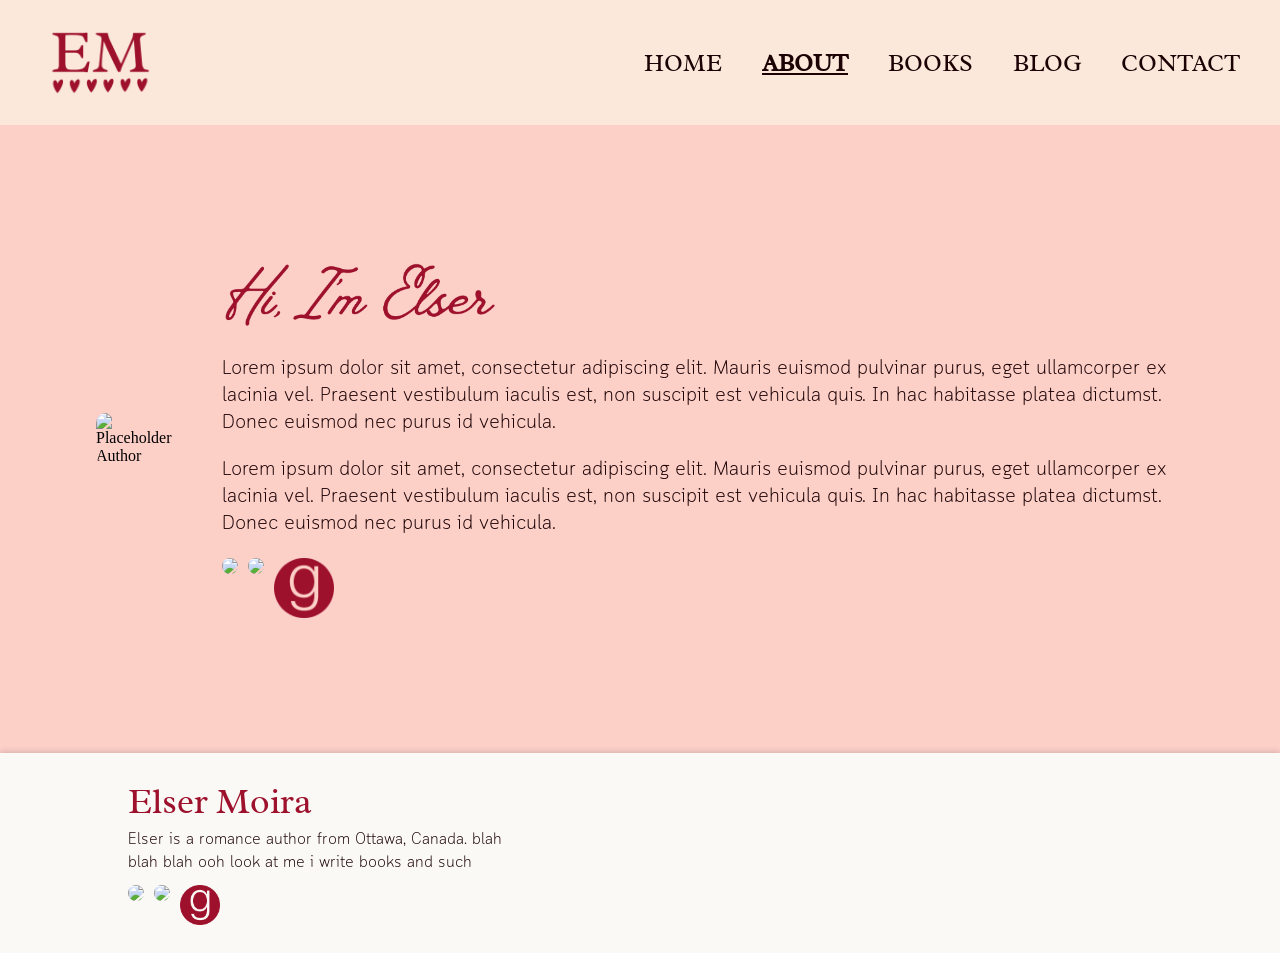
==== about.html @ 9b79c3c0 "add in content" ====
<!doctype html>
<html lang="en">
    <head>
        <meta charset="UTF-8" />
        <meta name="viewport" content="width=device-width, initial-scale=1.0" />
        <link rel="icon" type="image/x-icon" href="images/favicon.ico" />

        <link rel="stylesheet" href="styles/global.css" />
        <link rel="stylesheet" href="styles/about.css" />

        <script src="https://cdn.jsdelivr.net/npm/jquery@3.6.3/dist/jquery.min.js"></script>

        <title>Elser Moira</title>
    </head>

    <body>
        <nav class="shadow">
            <img class="logo" src="images/icon.png" alt="E.M Icon">
            <div class="links">
                <a href="index.html">HOME</a>
                <a href="about.html" class="active">ABOUT</a>
                <a href="books.html">BOOKS</a>
                <a href="blog.html">BLOG</a>
                <a href="contact.html">CONTACT</a>
            </div>
            <img class="menu_btn" src="images/menu.png" />
        </nav>
        <div class="mobile_nav">
            <a href="index.html">HOME</a>
            <a href="about.html" class="active">ABOUT</a>
            <a href="books.html">BOOKS</a>
            <a href="blog.html">BLOG</a>
            <a href="contact.html">CONTACT</a>
        </div>

        <section class="about_section">
            <img src="https://placehold.co/500x600" alt="Placeholder Author">
            <div class="content">
                <img src="images/greeting.png" class="greeting_img" />
                <p>Lorem ipsum dolor sit amet, consectetur adipiscing elit. Mauris euismod pulvinar purus, eget ullamcorper ex lacinia vel. Praesent vestibulum iaculis est, non suscipit est vehicula quis. In hac habitasse platea dictumst. Donec euismod nec purus id vehicula.</p>
                <p>Lorem ipsum dolor sit amet, consectetur adipiscing elit. Mauris euismod pulvinar purus, eget ullamcorper ex lacinia vel. Praesent vestibulum iaculis est, non suscipit est vehicula quis. In hac habitasse platea dictumst. Donec euismod nec purus id vehicula.</p>
                <div class="socials">
                    <a
                        href="https://www.instagram.com/authorelsermoira/"
                        target="_blank"
                    >
                        <img src="images/icons/instagram.png" />
                    </a>
                    <a
                        href="https://www.tiktok.com/@authorelsermoira"
                        target="_blank"
                    >
                        <img src="images/icons/tiktok.png" />
                    </a>
                    <a
                        href="https://www.goodreads.com/user/show/121291074-elser-moira"
                        target="_blank"
                    >
                        <img src="images/icons/goodreads.png" />
                    </a>
                </div>
            </div>
        </section>

        <footer class="shadow">
            <div class="about">
                <h4>Elser Moira</h4>
                <p>
                    Elser is a romance author from Ottawa, Canada. blah blah blah ooh look at me i write books and such
                </p>
                <div class="socials">
                    <a
                        href="https://www.instagram.com/authorelsermoira/"
                        target="_blank"
                    >
                        <img src="images/icons/instagram.png" />
                    </a>
                    <a
                        href="https://www.tiktok.com/@authorelsermoira"
                        target="_blank"
                    >
                        <img src="images/icons/tiktok.png" />
                    </a>
                    <a
                        href="https://www.goodreads.com/user/show/121291074-elser-moira"
                        target="_blank"
                    >
                        <img src="images/icons/goodreads.png" />
                    </a>
                </div>
            </div>

            <div class="right">
                <!--
                <div class="newsletter">
                    <h5>Join My Newsletter!</h5>
                    <a href="https://lauflynn.substack.com/" target="_blank">
                        <button id="substack_btn">
                            <img src="images/substack_logo.png" />
                        </button>
                    </a>
                </div>
                <div class="divider"></div>
                <div class="wholesale">
                    <h5>Looking to buy wholesale?</h5>
                    <a href="wholesale.html">
                        <button>CONTACT ME</button>
                    </a>
                </div>
                -->
            </div>
        </footer>

        <script src="scripts/nav.js"></script>
    </body>
</html>
---- styles/global.css ----
@import url("https://fonts.googleapis.com/css2?family=Radley:ital@0;1&display=swap");

@font-face {
    font-family: "Vintage Goods";
    src: url("../fonts/VintageGoods.ttf") format("truetype");
    font-weight: 400;
    font-style: normal;
}

@font-face {
    font-family: "Cloud Soft";
    src: url("../fonts/CloudSoft.otf") format("opentype");
    font-weight: 400;
    font-style: normal;
}

/* Global Styles */
:root {
    --bg_colour: #fbe8da;
    --primary_colour: #fccfc7;
    --secondary_colour: #ef7a56;
    --accent_colour: #9e112c;
    --text_colour: #1c0205;
    --off_white: #faf9f6;
}

h1 {
    font-family: "Vintage Goods", cursive;
    font-size: 64px;
    font-weight: 400;
    color: var(--accent_colour);
    margin: 0;
}

h2 {
    font-family: "Radley", serif;
    font-size: 32px;
    font-weight: 800;
    margin: 0;
}

h3 {
    font-family: "Radley", sans-serif;
    font-size: 24px;
    font-weight: 500;
    color: var(--accent_colour);
    margin: 0;
}

h4 {
    font-family: "Radley", cursive;
    font-size: 36px;
    font-weight: 400;
    color: var(--accent_colour);
    margin: 0;
}

h5 {
    font-family: "Radley", serif;
    font-size: 20px;
    font-weight: 700;
    margin: 0;
}

p {
    font-family: "Cloud Soft", sans-serif;
    font-size: 20px;
    color: var(--text_colour);
    margin: 0;
}

a {
    text-decoration: none;
}

html,
body {
    margin: 0;
}

body {
    background-color: var(--bg_colour);
}

section {
    display: flex;
    align-items: center;
    justify-content: center;
    min-height: 500px;
    padding: 4rem 6rem;
    gap: 50px;
}

section .content {
    display: flex;
    flex-direction: column;
    gap: 20px;
}

footer {
    display: flex;
    justify-content: space-between;
    align-items: center;
    min-height: 200px;
    padding: 0 10%;
    background-color: var(--off_white);
}

footer p {
    font-size: 16px;
}

footer .about {
    display: flex;
    flex-direction: column;
    gap: 5px;
    width: 400px;
}

footer .socials {
    display: flex;
    gap: 10px;
    margin-top: 5px;
}

footer .socials img {
    height: 40px;
}

footer .socials img:hover {
    transform: scale(1.2);
    transition: all 0.2s ease-in-out;
}

footer .right {
    display: flex;
    align-items: center;
}

footer .newsletter {
    display: flex;
    flex-direction: column;
    align-items: center;
    gap: 10px;
}

footer #substack_btn {
    background-color: #ed7035;
}

footer .wholesale {
    display: flex;
    flex-direction: column;
    align-items: center;
    gap: 10px;
}

footer .divider {
    border-left: 1px solid var(--text_colour);
    border-right: 1px solid var(--text_colour);
    height: 120px;
    opacity: 0.1;
    margin: 0 20px;
}

@media only screen and (max-width: 865px) {
    h1 {
        font-size: 48px;
    }

    section {
        flex-direction: column;
        gap: 20px;
        text-align: center;
        align-items: center;
        padding: 30px;
        min-height: 250px;
    }

    section a {
        align-self: center;
    }

    section img {
        width: 100%;
    }

    footer {
        flex-direction: column;
        padding: 30px;
        justify-content: center;
        text-align: center;
        gap: 30px;
    }

    footer h5 {
        font-size: 16px;
    }

    footer button {
        width: 120px;
        font-size: 14px;
    }

    footer .right {
        flex-direction: row-reverse;
        gap: 40px;
    }

    footer .divider {
        display: none;
    }

    footer .about {
        width: 100%;
    }

    footer .socials {
        justify-content: center;
    }
}

/* Components */

button {
    height: 45px;
    width: 175px;
    display: flex;
    align-items: center;
    justify-content: center;
    background-color: var(--accent_colour);
    border: none;
    border-radius: 5px;
    color: white;
    font-family: "Radley", serif;
    font-size: 20px;
    font-weight: 500;
    text-decoration: none;
}

button:hover {
    cursor: pointer;
}

button img {
    width: 80%;
    border-radius: 0;
}

.shadow {
    box-shadow: 0 0 7px 0 rgba(0, 0, 0, 0.2);
}

img {
    object-fit: cover;
    border-radius: 10px;
}

.greeting_img {
    height: 80px;
    align-self: flex-start;
}

.banner {
    display: flex;
    align-items: center;
    justify-content: center;
    background-color: var(--secondary_colour);
    color: white;
    padding: 20px;
    text-align: center;
    gap: 50px;
}

.banner img {
    height: 50px;
    transform: scale(3);
    animation-duration: 2.5s;
    animation-iteration-count: infinite;
    animation-timing-function: ease-in-out;
    animation-direction: alternate;
}

.banner img:first-of-type {
    animation-name: banner-wobble-left;
}

.banner img:last-of-type {
    animation-name: banner-wobble-right;
    animation-duration: 2s;
    animation-delay: -1s;
}

@keyframes banner-wobble-left {
    0%,
    100% {
        transform: scale(3) rotate(0deg);
    }
    50% {
        transform: scale(3) rotate(-10deg);
    }
}

@keyframes banner-wobble-right {
    0%,
    100% {
        transform: scale(3) rotate(0deg);
    }
    50% {
        transform: scale(3) rotate(10deg);
    }
}

@media only screen and (max-width: 865px) {
    .banner h2 {
        font-size: 18px;
    }
}

/* Navigation */

nav {
    display: flex;
    justify-content: space-between;
    align-items: center;
    height: 125px;
    padding: 0 40px;
}

nav .logo {
    height: 120px;
}

nav .menu_btn {
    display: none;
    cursor: pointer;
}

nav .links {
    display: flex;
    align-items: center;
    gap: 40px;
}

nav .links a {
    font-family: "Radley", serif;
    font-weight: 500;
    font-size: 24px;
    color: var(--text_colour);
}

nav .links a.active {
    font-weight: 900;
    text-decoration: underline;
}

nav .links a:hover {
    color: var(--secondary_colour);
    transition: all 0.1s ease-in-out;
    transform: scale(1.1);
}

.mobile_nav {
    display: flex;
    flex-direction: column;
    align-items: center;
    padding: 20px;
    gap: 10px;
}

.mobile_nav a {
    font-family: "Radley", serif;
    font-weight: 500;
    font-size: 20px;
    color: var(--text_colour);
}

.mobile_nav a.active {
    font-weight: 900;
}

@media only screen and (max-width: 865px) {
    nav {
        height: 75px;
        padding: 0 10px;
    }

    nav .links {
        display: none;
    }

    nav .menu_btn {
        display: block;
    }

    nav .logo {
        height: 75px;
    }
}
---- styles/about.css ----
.about_section {
    background-color: var(--primary_colour);
}

.about_section h1 {
    font-size: 72px;
}

.about_section .socials {
    display: flex;
    gap: 10px;
}

.about_section .socials img {
    height: 60px;
}

.about_section .socials img:hover {
    transform: scale(1.2);
    transition: all 0.2s ease-in-out;
}

@media only screen and (max-width: 865px) {
    .about_section {
        gap: 3rem;
    }
}
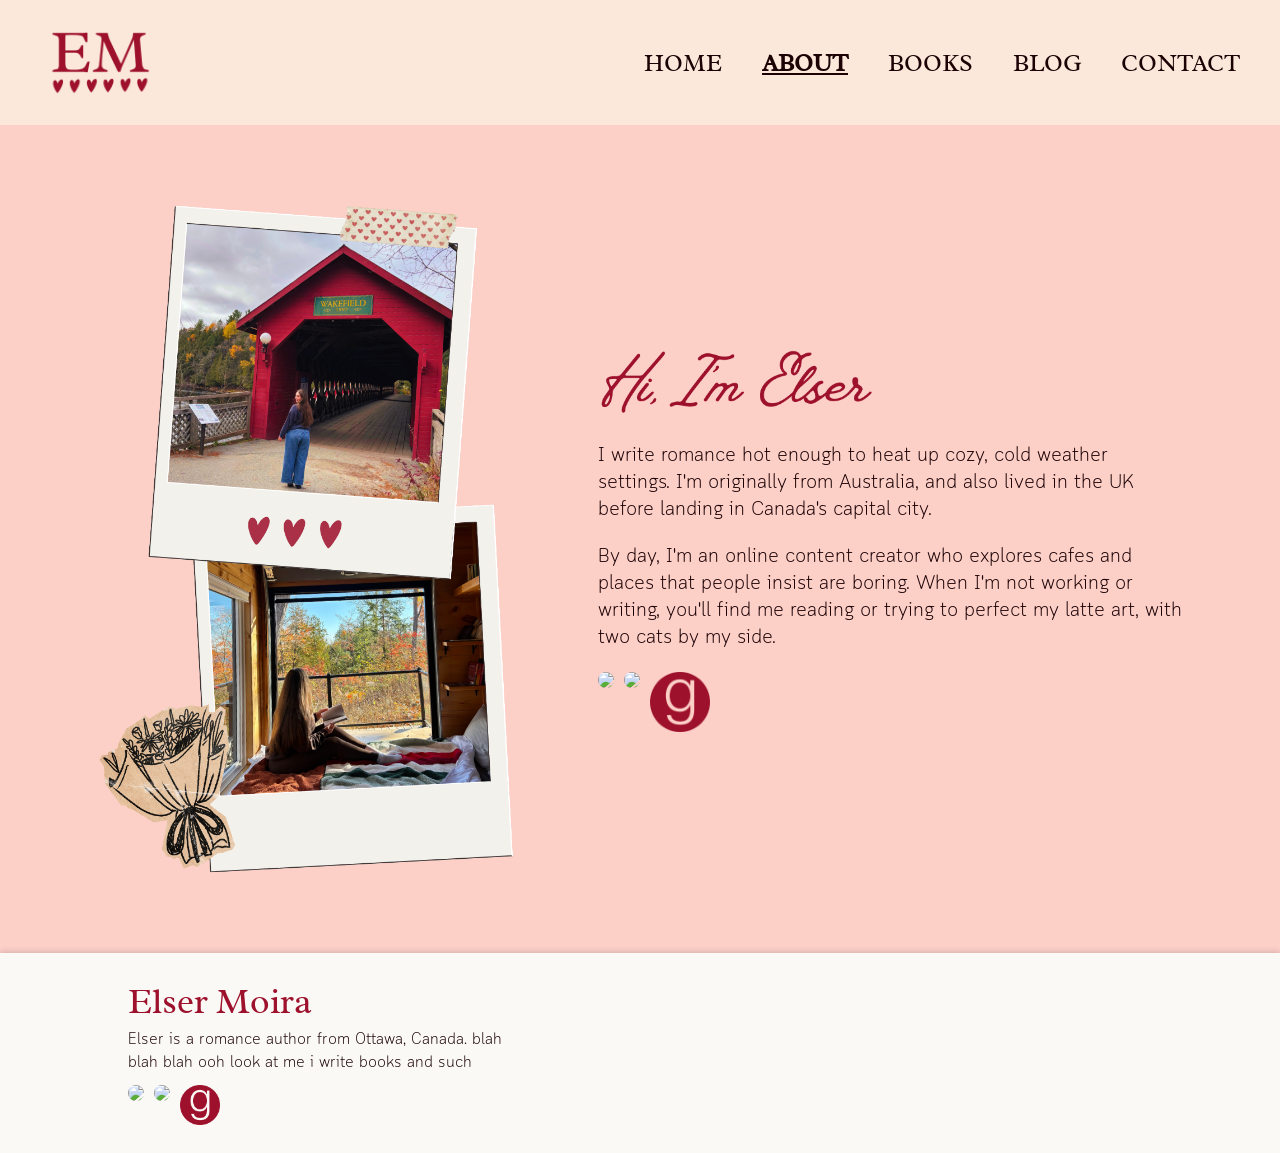
==== commit c87fb7c6: "about content" ====
--- a/about.html
+++ b/about.html
@@ -34,11 +34,11 @@
         </div>
 
         <section class="about_section">
-            <img src="https://placehold.co/500x600" alt="Placeholder Author">
+            <img class="about_img" src="images/about.png" alt="Collage of Elser">
             <div class="content">
                 <img src="images/greeting.png" class="greeting_img" />
-                <p>Lorem ipsum dolor sit amet, consectetur adipiscing elit. Mauris euismod pulvinar purus, eget ullamcorper ex lacinia vel. Praesent vestibulum iaculis est, non suscipit est vehicula quis. In hac habitasse platea dictumst. Donec euismod nec purus id vehicula.</p>
-                <p>Lorem ipsum dolor sit amet, consectetur adipiscing elit. Mauris euismod pulvinar purus, eget ullamcorper ex lacinia vel. Praesent vestibulum iaculis est, non suscipit est vehicula quis. In hac habitasse platea dictumst. Donec euismod nec purus id vehicula.</p>
+                <p>I write romance hot enough to heat up cozy, cold weather settings. I'm originally from Australia, and also lived in the UK before landing in Canada's capital city.</p>
+                <p>By day, I'm an online content creator who explores cafes and places that people insist are boring. When I'm not working or writing, you'll find me reading or trying to perfect my latte art, with two cats by my side.</p>
                 <div class="socials">
                     <a
                         href="https://www.instagram.com/authorelsermoira/"
--- a/styles/about.css
+++ b/styles/about.css
@@ -1,5 +1,10 @@
 .about_section {
     background-color: var(--primary_colour);
+    gap: 4rem;
+}
+
+.about_section .about_img {
+    height: 700px;
 }
 
 .about_section h1 {
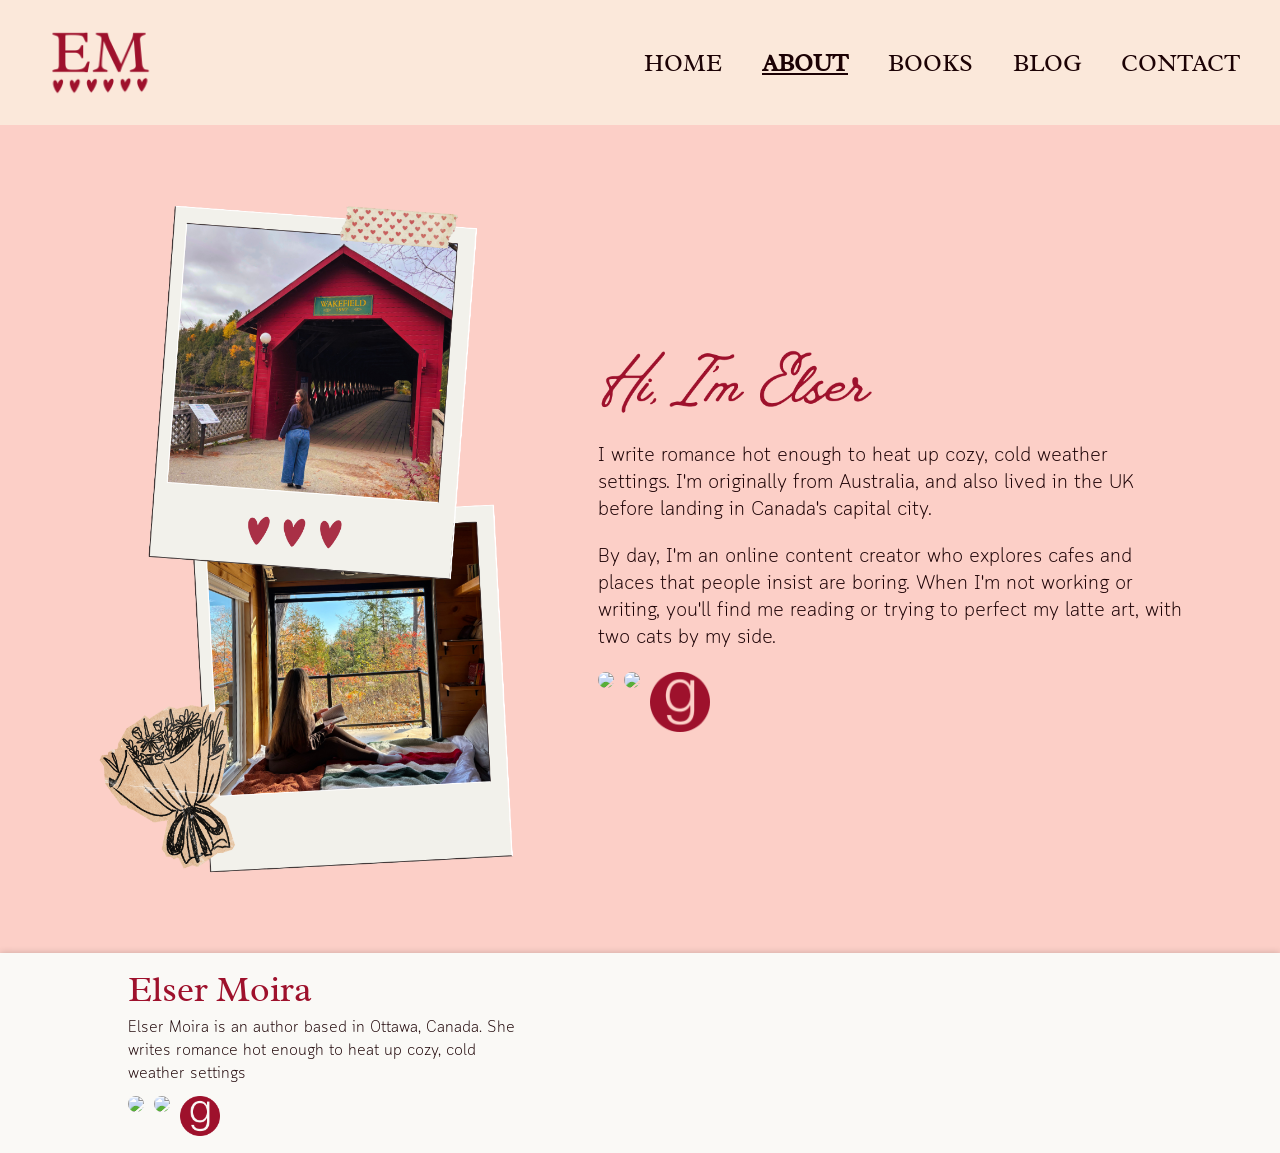
==== commit 6eb825a4: "footer update" ====
--- a/about.html
+++ b/about.html
@@ -10,7 +10,7 @@
 
         <script src="https://cdn.jsdelivr.net/npm/jquery@3.6.3/dist/jquery.min.js"></script>
 
-        <title>Elser Moira</title>
+        <title>Elser Moira | Sweater Weather Romance</title>
     </head>
 
     <body>
@@ -66,7 +66,7 @@
             <div class="about">
                 <h4>Elser Moira</h4>
                 <p>
-                    Elser is a romance author from Ottawa, Canada. blah blah blah ooh look at me i write books and such
+                    Elser Moira is an author based in Ottawa, Canada. She writes romance hot enough to heat up cozy, cold weather settings
                 </p>
                 <div class="socials">
                     <a
--- a/styles/global.css
+++ b/styles/global.css
@@ -76,6 +76,7 @@
 html,
 body {
     margin: 0;
+    overflow-x: hidden;
 }
 
 body {
@@ -312,6 +313,10 @@
 }
 
 @media only screen and (max-width: 865px) {
+    .banner {
+        gap: 20px;
+    }
+
     .banner h2 {
         font-size: 18px;
     }
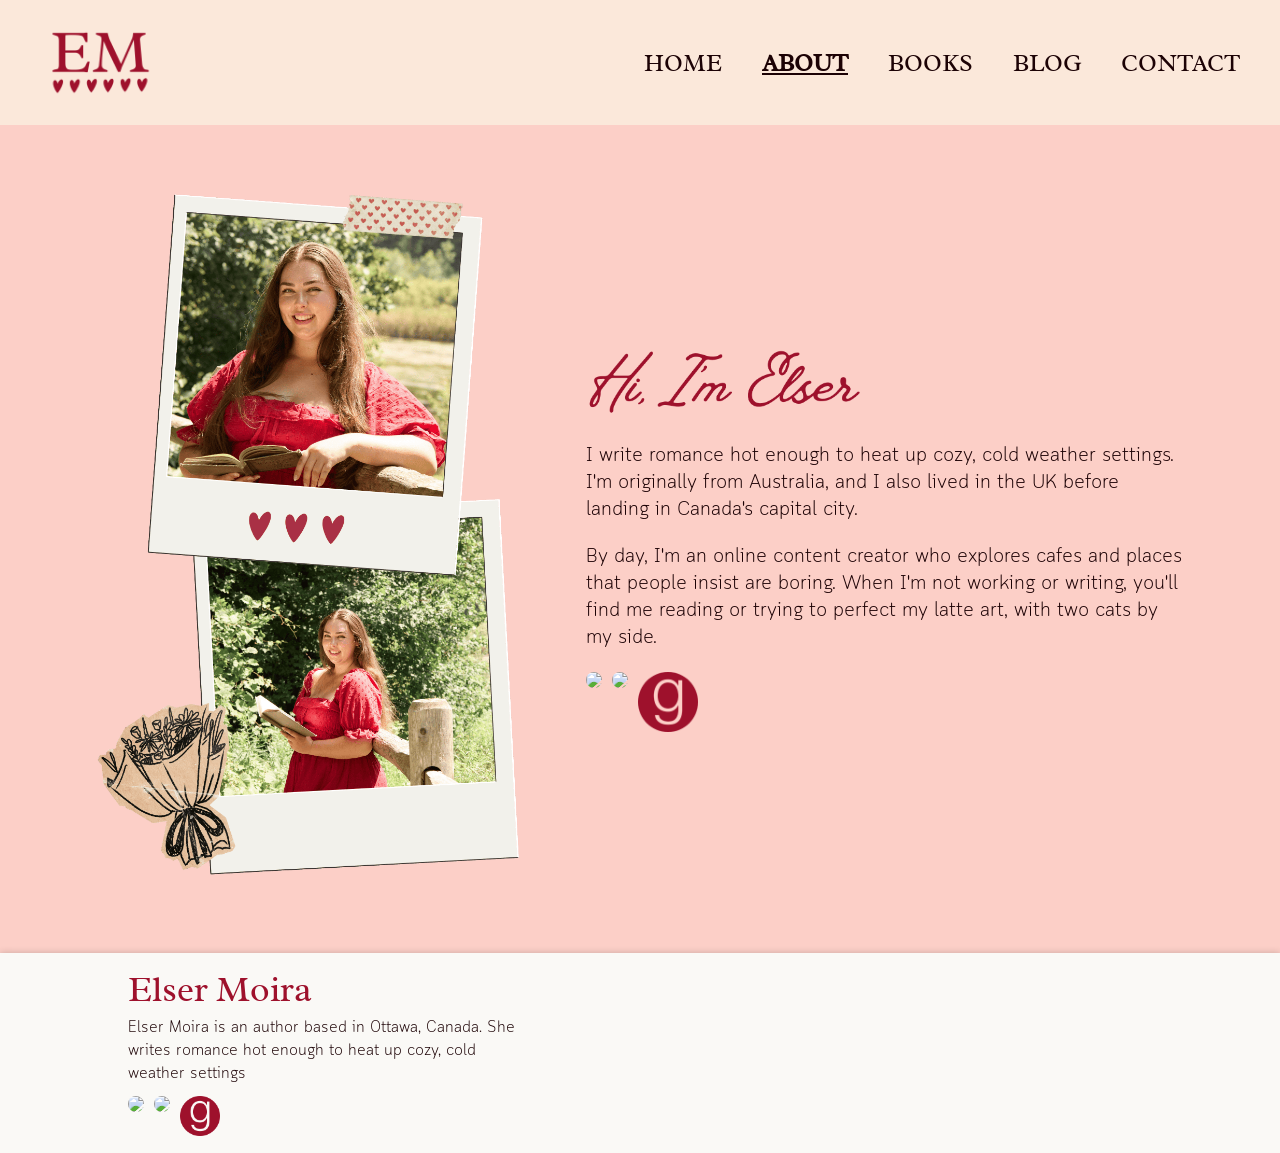
==== commit d193be8e: "update update dupate" ====
--- a/about.html
+++ b/about.html
@@ -37,7 +37,7 @@
             <img class="about_img" src="images/about.png" alt="Collage of Elser">
             <div class="content">
                 <img src="images/greeting.png" class="greeting_img" />
-                <p>I write romance hot enough to heat up cozy, cold weather settings. I'm originally from Australia, and also lived in the UK before landing in Canada's capital city.</p>
+                <p>I write romance hot enough to heat up cozy, cold weather settings. I'm originally from Australia, and I also lived in the UK before landing in Canada's capital city.</p>
                 <p>By day, I'm an online content creator who explores cafes and places that people insist are boring. When I'm not working or writing, you'll find me reading or trying to perfect my latte art, with two cats by my side.</p>
                 <div class="socials">
                     <a
@@ -53,7 +53,7 @@
                         <img src="images/icons/tiktok.png" />
                     </a>
                     <a
-                        href="https://www.goodreads.com/user/show/121291074-elser-moira"
+                        href="https://www.goodreads.com/author/show/71202063.Elser_Moira"
                         target="_blank"
                     >
                         <img src="images/icons/goodreads.png" />
@@ -82,7 +82,7 @@
                         <img src="images/icons/tiktok.png" />
                     </a>
                     <a
-                        href="https://www.goodreads.com/user/show/121291074-elser-moira"
+                        href="https://www.goodreads.com/author/show/71202063.Elser_Moira"
                         target="_blank"
                     >
                         <img src="images/icons/goodreads.png" />
@@ -91,23 +91,7 @@
             </div>
 
             <div class="right">
-                <!--
-                <div class="newsletter">
-                    <h5>Join My Newsletter!</h5>
-                    <a href="https://lauflynn.substack.com/" target="_blank">
-                        <button id="substack_btn">
-                            <img src="images/substack_logo.png" />
-                        </button>
-                    </a>
-                </div>
-                <div class="divider"></div>
-                <div class="wholesale">
-                    <h5>Looking to buy wholesale?</h5>
-                    <a href="wholesale.html">
-                        <button>CONTACT ME</button>
-                    </a>
-                </div>
-                -->
+                
             </div>
         </footer>
 
--- a/styles/global.css
+++ b/styles/global.css
@@ -248,6 +248,10 @@
     border-radius: 0;
 }
 
+button#goodreads {
+    background-color: #d4d0ba;
+}
+
 .shadow {
     box-shadow: 0 0 7px 0 rgba(0, 0, 0, 0.2);
 }
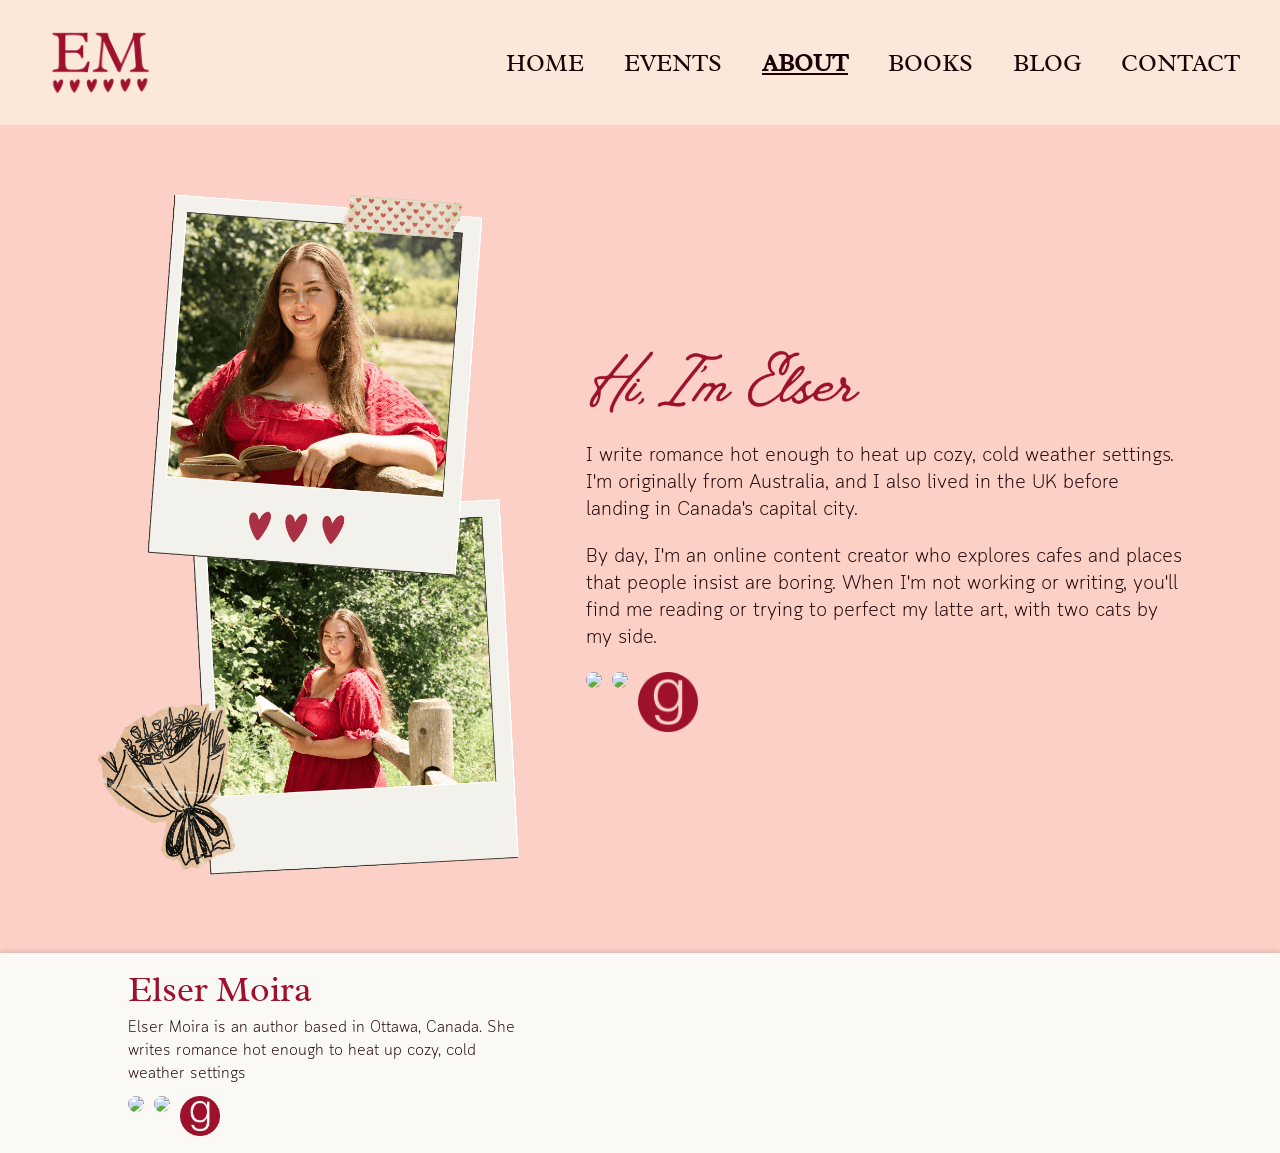
==== commit 2bd583a6: "add events to nav bar" ====
--- a/about.html
+++ b/about.html
@@ -18,6 +18,7 @@
             <img class="logo" src="images/icon.png" alt="E.M Icon">
             <div class="links">
                 <a href="index.html">HOME</a>
+                <a href="index.html#events">EVENTS</a>
                 <a href="about.html" class="active">ABOUT</a>
                 <a href="books.html">BOOKS</a>
                 <a href="blog.html">BLOG</a>
@@ -25,8 +26,9 @@
             </div>
             <img class="menu_btn" src="images/menu.png" />
         </nav>
-        <div class="mobile_nav">
+        <div class="mobile_nav" style="display: none;">
             <a href="index.html">HOME</a>
+            <a href="index.html#events">EVENTS</a>
             <a href="about.html" class="active">ABOUT</a>
             <a href="books.html">BOOKS</a>
             <a href="blog.html">BLOG</a>
